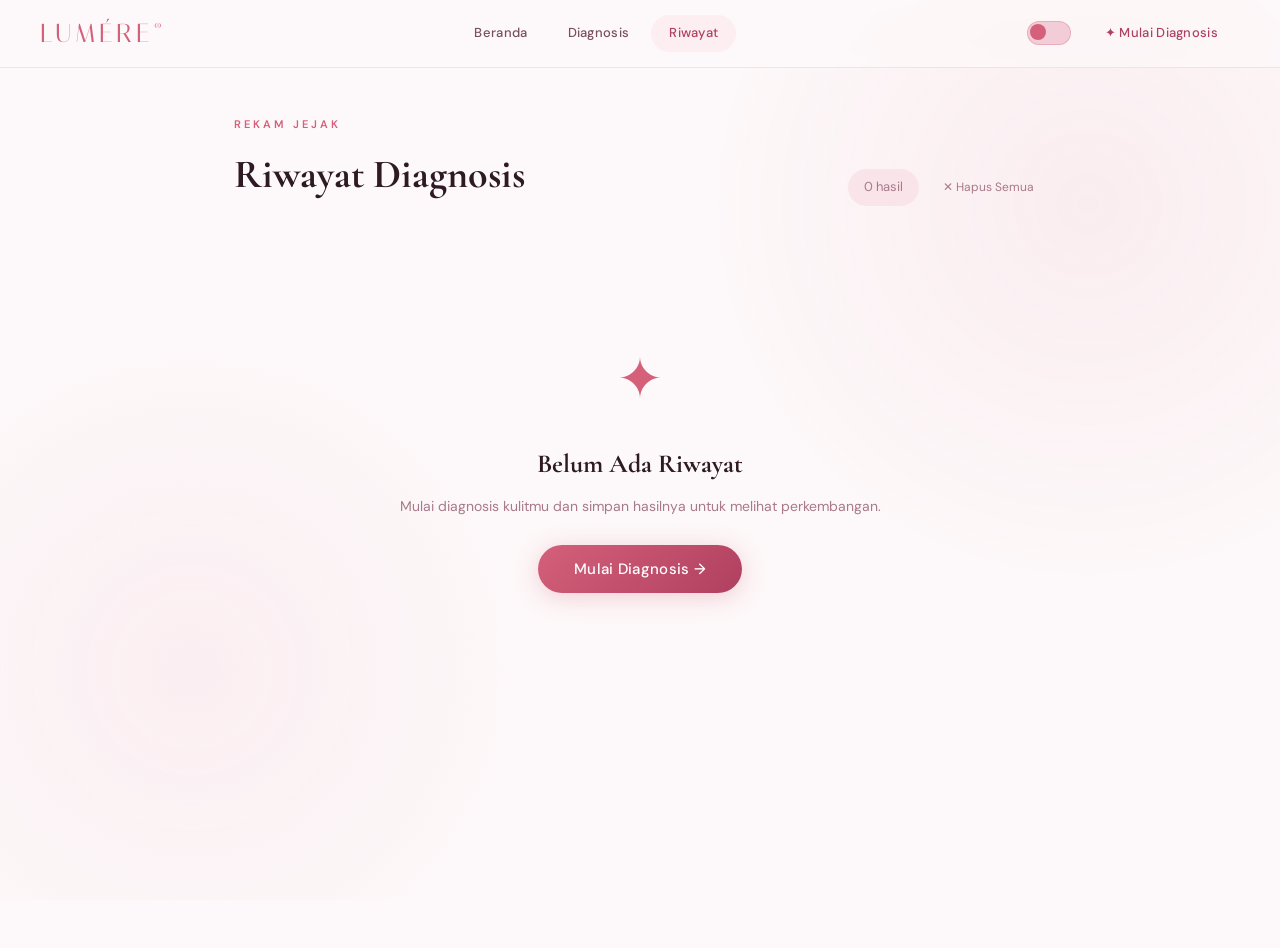
==== history.html @ 39143fa8 "upload" ====
<!DOCTYPE html>
<html lang="id" data-theme="light">
<head>
  <meta charset="UTF-8"/>
  <meta name="viewport" content="width=device-width, initial-scale=1.0"/>
  <title>LUMÉRE — Riwayat Diagnosis</title>
  <link rel="stylesheet" href="style.css"/>
  <style>
    .history-wrap {
      max-width: 860px; margin: 0 auto;
      padding: 48px 24px 100px;
      position: relative; z-index: 1;
    }
    .page-header {
      display: flex; align-items: flex-end; justify-content: space-between;
      margin-bottom: 48px; flex-wrap: wrap; gap: 16px;
    }
    .page-eyebrow {
      font-size: 11px; letter-spacing: 3px;
      text-transform: uppercase; color: var(--rose);
      font-weight: 600; margin-bottom: 8px;
    }
    .page-title {
      font-family: 'Cormorant Garamond', serif;
      font-size: clamp(28px, 5vw, 40px); color: var(--ink);
    }
    .history-count {
      font-size: 13px; color: var(--ink-muted);
      padding: 8px 16px;
      background: var(--blush);
      border-radius: var(--radius-pill);
    }

    .empty-state { text-align: center; padding: 80px 20px; }
    .empty-icon { font-size: 56px; margin-bottom: 20px; }
    .empty-title { font-family: 'Cormorant Garamond', serif; font-size: 26px; color: var(--ink); margin-bottom: 10px; }
    .empty-sub { font-size: 14px; color: var(--ink-muted); margin-bottom: 28px; }

    .history-list { display: flex; flex-direction: column; gap: 20px; }
    .history-card {
      padding: 28px 32px;
      display: grid;
      grid-template-columns: auto 1fr auto;
      align-items: center;
      gap: 20px;
      transition: all var(--transition-fast);
    }
    .history-card:hover { box-shadow: var(--shadow-md); transform: translateY(-2px); }

    .h-icon {
      width: 52px; height: 52px;
      border-radius: var(--radius-md);
      background: var(--rose-pale);
      display: flex; align-items: center; justify-content: center;
      font-size: 22px; flex-shrink: 0; color: var(--rose); font-weight: 700;
    }
    .h-type { font-family: 'Cormorant Garamond', serif; font-size: 20px; color: var(--ink); margin-bottom: 4px; }
    .h-name { font-size: 12px; color: var(--ink-muted); margin-bottom: 2px; }
    .h-date { font-size: 12px; color: var(--ink-muted); }
    .h-meta { display: flex; align-items: center; gap: 8px; flex-wrap: wrap; margin-top: 8px; }
    .h-grade-badge { font-size: 11px; font-weight: 600; padding: 3px 12px; border-radius: var(--radius-pill); border: 1px solid; }

    .h-actions { display: flex; flex-direction: column; gap: 8px; flex-shrink: 0; }
    .btn-sm {
      padding: 8px 18px; font-size: 12px;
      border-radius: var(--radius-pill);
      border: 1px solid var(--parchment);
      background: transparent;
      color: var(--ink-soft);
      cursor: pointer;
      font-family: 'DM Sans', sans-serif;
      transition: all var(--transition-fast);
      white-space: nowrap;
    }
    .btn-sm:hover { border-color: var(--rose); color: var(--rose-deep); background: var(--rose-pale); }
    .btn-sm-danger:hover { border-color: #B04060; color: #B04060; background: #FDEEF2; }

    .score-mini { display: flex; flex-direction: column; gap: 5px; margin-top: 8px; }
    .score-mini-row { display: flex; align-items: center; gap: 8px; }
    .score-mini-label { width: 80px; font-size: 11px; color: var(--ink-muted); white-space: nowrap; overflow: hidden; text-overflow: ellipsis; }
    .score-mini-track { flex: 1; height: 4px; background: var(--blush-deep); border-radius: var(--radius-pill); }
    .score-mini-bar { height: 100%; border-radius: var(--radius-pill); }

    /* Modal */
    .modal-overlay {
      display: none; position: fixed; inset: 0;
      background: rgba(45,26,34,0.6);
      backdrop-filter: blur(8px);
      z-index: 800;
      justify-content: center; padding: 20px;
      overflow-y: auto;
      -webkit-overflow-scrolling: touch;
    }
    .modal-overlay.active { display: flex; animation: fadeIn 0.25s ease; }
    .modal {
      background: var(--white); border-radius: var(--radius-lg);
      padding: 44px 40px; max-width: 600px; width: 100%;
      margin: auto; flex-shrink: 0;
      box-shadow: var(--shadow-lg); animation: fadeUp 0.3s ease;
    }
    .modal h2 { font-family: 'Cormorant Garamond', serif; font-size: 28px; color: var(--ink); margin-bottom: 4px; }
    .modal-meta { font-size: 13px; color: var(--ink-muted); margin-bottom: 28px; }
    .modal-section-title {
      font-size: 11px; letter-spacing: 2px;
      text-transform: uppercase; color: var(--rose);
      font-weight: 600; margin-bottom: 12px; margin-top: 24px;
    }
    .modal-rec { padding: 12px 0; border-bottom: 1px solid var(--parchment); font-size: 14px; color: var(--ink-soft); }
    .modal-rec:last-child { border-bottom: none; }
    .modal-rec strong { color: var(--ink); }

    .clear-btn {
      font-size: 12px; color: var(--ink-muted);
      background: none; border: none;
      cursor: pointer; font-family: inherit;
      padding: 6px 12px; border-radius: var(--radius-sm);
      transition: all var(--transition-fast);
    }
    .clear-btn:hover { color: #B04060; background: #FDEEF2; }

    @media (max-width: 600px) {
      .history-card { grid-template-columns: auto 1fr; }
      .h-actions { flex-direction: row; grid-column: 1/-1; }
      .modal { padding: 28px 20px; }
    }
  </style>
</head>
<body>
<div class="bg-ornament" aria-hidden="true"></div>

<nav class="nav">
  <a class="nav-logo" onclick="navigateTo('index.html')">LUMÉRE<span>®</span></a>
  <div class="nav-center">
    <span class="nav-link" onclick="navigateTo('index.html')">Beranda</span>
    <span class="nav-link" onclick="navigateTo('quiz.html')">Diagnosis</span>
    <span class="nav-link active">Riwayat</span>
  </div>
  <div class="nav-right">
    <button class="theme-toggle" id="themeToggle" aria-label="Toggle dark mode"></button>
    <a class="btn btn-nav" onclick="navigateTo('quiz.html')">✦ Mulai Diagnosis</a>
    <button class="hamburger" id="hamburgerBtn" aria-label="Menu">
      <span class="hamburger-line"></span>
      <span class="hamburger-line"></span>
      <span class="hamburger-line"></span>
    </button>
  </div>
</nav>

<!-- Mobile Menu -->
<div class="mobile-menu" id="mobileMenu">
  <span class="nav-link" onclick="navigateTo('index.html')">Beranda</span>
  <span class="nav-link" onclick="navigateTo('quiz.html')">Diagnosis</span>
  <span class="nav-link active">Riwayat</span>
  <div class="mobile-menu-actions">
    <button class="theme-toggle" id="themeToggleMobile" aria-label="Toggle dark mode"></button>
    <a class="btn btn-nav" onclick="navigateTo('quiz.html')" style="flex:1;text-align:center;">✦ Mulai Diagnosis</a>
  </div>
</div>

<div class="history-wrap">
  <div class="page-header">
    <div>
      <div class="page-eyebrow">Rekam Jejak</div>
      <h1 class="page-title">Riwayat Diagnosis</h1>
    </div>
    <div style="display:flex;align-items:center;gap:12px;">
      <span class="history-count" id="histCount">0 hasil</span>
      <button class="clear-btn" onclick="clearAll()">✕ Hapus Semua</button>
    </div>
  </div>
  <div id="historyArea"></div>
</div>

<div class="modal-overlay" id="detailModal">
  <div class="modal" id="detailContent"></div>
</div>

<div class="lumere-toast" id="lumere-toast"></div>
<script src="shared.js"></script>
<script>
  applyStoredTheme();
  document.getElementById('themeToggle').addEventListener('click', () => {
    setTheme(getTheme() === 'dark' ? 'light' : 'dark');
  });
  const tmMobile = document.getElementById('themeToggleMobile');
  if (tmMobile) tmMobile.addEventListener('click', () => {
    setTheme(getTheme() === 'dark' ? 'light' : 'dark');
  });
  initHamburger();
  initModalClose('detailModal');

  const gradeColors = { 1: '#2D7A4F', 2: '#B87333', 3: '#D4607A', 4: '#8B1A2A' };
  const gradeBg    = { 1: '#EDFAF4', 2: '#FFF3EA', 3: '#FDEEF2', 4: '#FFF0F3' };
  const scoreColors = {
    oily: '#D4607A', dry: '#E8899B',
    combination: '#9B6080', sensitive: '#B04060', normal: '#6B3050'
  };

  function renderHistory() {
    const hist = getHistory();
    const area = document.getElementById('historyArea');
    document.getElementById('histCount').textContent = hist.length + ' hasil';

    if (hist.length === 0) {
      area.innerHTML = `
        <div class="empty-state">
          <div class="empty-icon" style="color:var(--rose);font-weight:700;">✦</div>
          <h2 class="empty-title">Belum Ada Riwayat</h2>
          <p class="empty-sub">Mulai diagnosis kulitmu dan simpan hasilnya untuk melihat perkembangan.</p>
          <button class="btn btn-primary" onclick="navigateTo('quiz.html')">Mulai Diagnosis →</button>
        </div>`;
      return;
    }

    const cards = hist.map((entry, idx) => {
      const gColor = gradeColors[entry.grade] || '#7A4F60';
      const gBg    = gradeBg[entry.grade]    || '#F5EEF1';
      const scores = entry.scores || {};
      const maxPossible = 9;

      const miniBars = Object.entries(scores).map(([k, v]) => {
        const pct = Math.min(100, Math.round((v / maxPossible) * 100));
        return `<div class="score-mini-row">
          <div class="score-mini-label">${SKIN_TYPES[k] ? SKIN_TYPES[k].name.replace('Kulit ','') : k}</div>
          <div class="score-mini-track"><div class="score-mini-bar" style="width:${pct}%;background:${scoreColors[k]||'#D4607A'}"></div></div>
        </div>`;
      }).join('');

      return `
        <div class="card history-card">
          <div class="h-icon">${entry.icon || '✦'}</div>
          <div class="h-info">
            <div class="h-name">${entry.name !== 'Anonim' ? entry.name : 'Pengguna Anonim'}</div>
            <div class="h-type">${entry.skinTypeName}</div>
            <div class="h-date">${entry.date}</div>
            <div class="h-meta">
              <span class="h-grade-badge" style="color:${gColor};border-color:${gColor};background:${gBg}">Grade ${entry.grade} — ${entry.gradeLabel}</span>
            </div>
            <div class="score-mini" style="margin-top:10px;">${miniBars}</div>
          </div>
          <div class="h-actions">
            <button class="btn-sm" onclick="showDetail(${idx})">Detail →</button>
            <button class="btn-sm btn-sm-danger" onclick="deleteEntry(${idx})">Hapus</button>
          </div>
        </div>`;
    }).join('');

    area.innerHTML = `<div class="history-list">${cards}</div>`;
  }

  function showDetail(idx) {
    const hist = getHistory();
    const entry = hist[idx];
    if (!entry) return;
    const st = SKIN_TYPES[entry.skinType] || {};
    const gr = GRADE_INFO[entry.grade] || {};
    const recs = (RECOMMENDATIONS[entry.skinType] && RECOMMENDATIONS[entry.skinType][entry.grade]) || [];
    const gColor = gradeColors[entry.grade] || '#7A4F60';
    const gBg    = gradeBg[entry.grade]    || '#F5EEF1';
    const scores = entry.scores || {};

    const recsHTML = recs.map(r => `
      <div class="modal-rec">
        ${r.icon} <strong>${r.step}:</strong> ${r.name}
        <div style="font-size:12px;color:var(--ink-muted);margin-top:3px;">${r.desc}</div>
      </div>`).join('');

    const scoresHTML = Object.entries(scores).map(([k, v]) => {
      const sName = SKIN_TYPES[k] ? SKIN_TYPES[k].name : k;
      const isW = k === entry.skinType;
      return `<div style="display:flex;align-items:center;gap:10px;padding:8px 0;border-bottom:1px solid var(--parchment);">
        <span style="font-size:16px;">${SKIN_TYPES[k] ? SKIN_TYPES[k].icon : ''}</span>
        <span style="flex:1;font-size:14px;color:${isW ? 'var(--rose-deep)' : 'var(--ink-soft)'};font-weight:${isW ? '600' : '400'}">${sName}</span>
        <span style="font-size:13px;font-weight:600;color:${isW ? 'var(--rose-deep)' : 'var(--ink-muted)'}">${v.toFixed ? v.toFixed(1) : v}</span>
        ${isW ? '<span style="font-size:11px;background:var(--rose-pale);color:var(--rose-deep);padding:2px 10px;border-radius:999px;font-weight:600;">Dominan</span>' : ''}
      </div>`;
    }).join('');

    document.getElementById('detailContent').innerHTML = `
      <div style="display:flex;align-items:center;gap:14px;margin-bottom:20px;">
        <div style="font-size:40px;">${entry.icon}</div>
        <div>
          <h2>${entry.skinTypeName}</h2>
          <div class="modal-meta">${entry.name} · ${entry.date}</div>
        </div>
      </div>
      <span style="display:inline-block;padding:8px 20px;border-radius:999px;font-size:13px;font-weight:600;color:${gColor};background:${gBg};border:1px solid ${gColor};margin-bottom:24px;">
        Grade ${entry.grade} — ${entry.gradeLabel}
      </span>
      <div class="modal-section-title">Distribusi Skor</div>
      <div>${scoresHTML}</div>
      <div class="modal-section-title">Rekomendasi Skincare</div>
      <div>${recsHTML}</div>
      <div style="margin-top:28px;display:flex;gap:10px;flex-wrap:wrap;">
        <button class="btn btn-primary" onclick="closeModal('detailModal')" style="flex:1;min-width:120px;">Tutup</button>
      </div>
    `;
    openModal('detailModal');
  }

  function deleteEntry(idx) {
    const hist = getHistory();
    hist.splice(idx, 1);
    localStorage.setItem('lumere_history', JSON.stringify(hist));
    showToast('Riwayat dihapus.', 'default');
    renderHistory();
  }

  function clearAll() {
    if (!confirm('Hapus semua riwayat diagnosis?')) return;
    localStorage.removeItem('lumere_history');
    showToast('Semua riwayat dihapus.', 'default');
    renderHistory();
  }

  renderHistory();
</script>
</body>
</html>
---- style.css ----
/* ═══════════════════════════════════════════════════
   LUMÉRE — Pink Feminine Design System
   ═══════════════════════════════════════════════════ */

@import url('https://fonts.googleapis.com/css2?family=Cormorant+Garamond:ital,wght@0,400;0,500;0,600;1,400;1,500&family=DM+Sans:wght@300;400;500;600&family=Italiana&display=swap');

/* ─── Design Tokens ─────────────────────────────── */
:root {
  --rose: #D4607A;
  --rose-light: #E8899B;
  --rose-pale: #FDEEF2;
  --rose-deep: #B04060;
  --blush: #F9E4EA;
  --blush-deep: #F2CDD7;
  --petal: #FDF5F7;

  --cream: #FDF8F9;
  --cream-deep: #F7EEF1;
  --parchment: #EFE0E5;

  --ink: #2D1A22;
  --ink-mid: #5C3348;
  --ink-soft: #7A4F60;
  --ink-muted: #A8798A;

  --white: #FFFFFF;
  --glass: rgba(253,248,249,0.88);

  --shadow-sm: 0 2px 8px rgba(212,96,122,0.08);
  --shadow-md: 0 8px 32px rgba(212,96,122,0.13);
  --shadow-lg: 0 20px 60px rgba(212,96,122,0.18);
  --shadow-rose: 0 4px 24px rgba(212,96,122,0.28);

  --radius-sm: 8px;
  --radius-md: 16px;
  --radius-lg: 24px;
  --radius-xl: 40px;
  --radius-pill: 999px;

  --transition-fast: 0.2s cubic-bezier(0.4,0,0.2,1);
  --transition-mid: 0.35s cubic-bezier(0.4,0,0.2,1);
  --transition-slow: 0.6s cubic-bezier(0.4,0,0.2,1);

  --nav-h: 68px;
}

/* ─── Dark Mode Tokens ──────────────────────────── */
[data-theme="dark"] {
  --cream: #1E1018;
  --cream-deep: #2A1620;
  --parchment: #3D2030;

  --ink: #FAF0F3;
  --ink-mid: #F0D0DA;
  --ink-soft: #D4A0B0;
  --ink-muted: #9A6878;

  --white: #2A1620;
  --glass: rgba(30,16,24,0.90);

  --shadow-sm: 0 2px 8px rgba(0,0,0,0.5);
  --shadow-md: 0 8px 32px rgba(0,0,0,0.6);
  --shadow-lg: 0 20px 60px rgba(0,0,0,0.7);
}

/* ─── Base ──────────────────────────────────────── */
*, *::before, *::after { margin: 0; padding: 0; box-sizing: border-box; }
html { scroll-behavior: smooth; font-size: 16px; }
body {
  font-family: 'DM Sans', system-ui, sans-serif;
  background: var(--cream);
  color: var(--ink);
  line-height: 1.6;
  overflow-x: hidden;
  min-height: 100vh;
  transition: background var(--transition-slow), color var(--transition-slow);
}

/* ─── Page Transitions ──────────────────────────── */
body { animation: pageEnter 0.5s cubic-bezier(0.4,0,0.2,1) both; }
@keyframes pageEnter {
  from { opacity: 0; transform: translateY(16px); }
  to   { opacity: 1; transform: translateY(0); }
}
body.page-exit { animation: pageExit 0.35s cubic-bezier(0.4,0,0.2,1) both; }
@keyframes pageExit {
  to { opacity: 0; transform: translateY(-12px); }
}

/* ─── Keyframes ─────────────────────────────────── */
@keyframes fadeUp {
  from { opacity: 0; transform: translateY(24px); }
  to   { opacity: 1; transform: translateY(0); }
}
@keyframes fadeIn {
  from { opacity: 0; } to { opacity: 1; }
}
@keyframes shimmer {
  0%   { background-position: -200% center; }
  100% { background-position: 200% center; }
}
@keyframes pulse-rose {
  0%, 100% { box-shadow: 0 0 0 0 rgba(212,96,122,0.4); }
  50%       { box-shadow: 0 0 0 8px rgba(212,96,122,0); }
}
@keyframes float {
  0%, 100% { transform: translateY(0px); }
  50%       { transform: translateY(-8px); }
}
@keyframes petalFall {
  0%   { transform: translateY(-20px) rotate(0deg); opacity: 0; }
  10%  { opacity: 1; }
  100% { transform: translateY(100vh) rotate(360deg); opacity: 0; }
}
@keyframes spin {
  from { transform: rotate(0deg); }
  to   { transform: rotate(360deg); }
}

/* ─── Background Ornament ───────────────────────── */
.bg-ornament {
  position: fixed; inset: 0; pointer-events: none; z-index: 0; overflow: hidden;
}
.bg-ornament::before {
  content: '';
  position: absolute;
  top: -20%; right: -15%;
  width: 60vmax; height: 60vmax;
  background: radial-gradient(ellipse, rgba(212,96,122,0.07) 0%, transparent 70%);
  border-radius: 50%;
}
.bg-ornament::after {
  content: '';
  position: absolute;
  bottom: -10%; left: -10%;
  width: 50vmax; height: 50vmax;
  background: radial-gradient(ellipse, rgba(249,228,234,0.5) 0%, transparent 70%);
  border-radius: 50%;
}

/* ─── Navigation ────────────────────────────────── */
.nav {
  position: sticky; top: 0; z-index: 200;
  height: var(--nav-h);
  display: flex; align-items: center; justify-content: space-between;
  padding: 0 40px;
  background: var(--glass);
  backdrop-filter: blur(20px) saturate(1.5);
  -webkit-backdrop-filter: blur(20px) saturate(1.5);
  border-bottom: 1px solid rgba(212,96,122,0.15);
}
.nav-logo {
  font-family: 'Italiana', serif;
  font-size: 26px;
  font-weight: 400;
  color: var(--rose);
  text-decoration: none;
  letter-spacing: 4px;
  cursor: pointer;
  transition: opacity var(--transition-fast);
  z-index: 210;
}
.nav-logo:hover { opacity: 0.75; }
.nav-logo span { color: var(--rose-light); font-size: 13px; vertical-align: super; }

.nav-center { display: flex; gap: 4px; }
.nav-link {
  padding: 8px 18px;
  font-size: 13px; font-weight: 500; letter-spacing: 0.3px;
  color: var(--ink-soft);
  text-decoration: none;
  border-radius: var(--radius-pill);
  transition: all var(--transition-fast);
  cursor: pointer; border: none; background: none;
  font-family: inherit;
}
.nav-link:hover { background: var(--blush); color: var(--ink); }
.nav-link.active { background: var(--rose-pale); color: var(--rose-deep); }

.nav-right { display: flex; align-items: center; gap: 12px; }

/* ─── Hamburger Button ──────────────────────────── */
.hamburger {
  display: none;
  flex-direction: column;
  justify-content: center;
  align-items: center;
  gap: 5px;
  width: 40px; height: 40px;
  background: none; border: none;
  cursor: pointer;
  z-index: 210;
  padding: 8px;
  border-radius: var(--radius-sm);
  transition: background var(--transition-fast);
}
.hamburger:hover { background: var(--blush); }
.hamburger-line {
  width: 22px; height: 2px;
  background: var(--rose);
  border-radius: 2px;
  transition: all 0.3s cubic-bezier(0.4,0,0.2,1);
  transform-origin: center;
}
.hamburger.active .hamburger-line:nth-child(1) {
  transform: translateY(7px) rotate(45deg);
}
.hamburger.active .hamburger-line:nth-child(2) {
  opacity: 0; transform: scaleX(0);
}
.hamburger.active .hamburger-line:nth-child(3) {
  transform: translateY(-7px) rotate(-45deg);
}

/* ─── Mobile Menu Panel ─────────────────────────── */
.mobile-menu {
  display: none;
  position: fixed;
  top: var(--nav-h);
  left: 0; right: 0;
  background: var(--glass);
  backdrop-filter: blur(20px) saturate(1.5);
  -webkit-backdrop-filter: blur(20px) saturate(1.5);
  border-bottom: 1px solid rgba(212,96,122,0.15);
  padding: 16px 20px 24px;
  flex-direction: column;
  gap: 6px;
  z-index: 199;
  box-shadow: var(--shadow-md);
  transform: translateY(-100%);
  opacity: 0;
  transition: transform 0.35s cubic-bezier(0.4,0,0.2,1), opacity 0.35s ease;
}
.mobile-menu.open {
  transform: translateY(0);
  opacity: 1;
}
.mobile-menu .nav-link {
  display: block;
  padding: 14px 20px;
  font-size: 15px;
  border-radius: var(--radius-md);
  text-align: left;
}
.mobile-menu .nav-link:hover {
  background: var(--blush);
}
.mobile-menu .nav-link.active {
  background: var(--rose-pale);
  color: var(--rose-deep);
}
.mobile-menu .mobile-menu-actions {
  display: flex; align-items: center; gap: 12px;
  padding: 12px 20px 0;
  border-top: 1px solid var(--parchment);
  margin-top: 6px;
}

/* Theme toggle */
.theme-toggle {
  width: 44px; height: 24px;
  background: var(--blush-deep);
  border-radius: var(--radius-pill);
  border: 1.5px solid rgba(212,96,122,0.3);
  cursor: pointer;
  position: relative;
  transition: background var(--transition-mid);
  flex-shrink: 0;
}
.theme-toggle::after {
  content: '';
  position: absolute;
  top: 2px; left: 2px;
  width: 16px; height: 16px;
  background: var(--rose);
  border-radius: 50%;
  transition: transform var(--transition-mid);
}
[data-theme="dark"] .theme-toggle::after { transform: translateX(20px); background: var(--rose-light); }

.btn-nav {
  padding: 9px 22px;
  font-family: 'DM Sans', sans-serif;
  font-size: 13px; font-weight: 500;
  color: var(--rose-deep);
  background: transparent;
  border: 1.5px solid rgba(212,96,122,0.4);
  border-radius: var(--radius-pill);
  cursor: pointer;
  text-decoration: none;
  transition: all var(--transition-fast);
  letter-spacing: 0.3px;
  display: inline-flex; align-items: center; gap: 6px;
}
.btn-nav:hover {
  background: var(--rose-pale);
  border-color: var(--rose);
  color: var(--rose-deep);
}

/* ─── Buttons ───────────────────────────────────── */
.btn {
  display: inline-flex; align-items: center; justify-content: center; gap: 8px;
  font-family: 'DM Sans', sans-serif;
  font-weight: 500;
  cursor: pointer;
  border: none;
  border-radius: var(--radius-pill);
  transition: all var(--transition-fast);
  text-decoration: none;
  letter-spacing: 0.3px;
  white-space: nowrap;
}
.btn-primary {
  padding: 14px 36px;
  font-size: 15px;
  background: linear-gradient(135deg, var(--rose) 0%, var(--rose-deep) 100%);
  color: var(--white);
  box-shadow: var(--shadow-rose);
}
.btn-primary:hover {
  transform: translateY(-2px);
  box-shadow: 0 8px 32px rgba(212,96,122,0.45);
  filter: brightness(1.06);
}
.btn-primary:active { transform: translateY(0); }

.btn-secondary {
  padding: 13px 32px;
  font-size: 14px;
  background: transparent;
  color: var(--ink-soft);
  border: 1.5px solid var(--parchment);
}
.btn-secondary:hover {
  background: var(--blush);
  border-color: var(--rose);
  color: var(--ink);
  transform: translateY(-1px);
}
.btn-secondary:disabled { opacity: 0.4; cursor: not-allowed; transform: none !important; }

.btn-ghost {
  padding: 10px 20px; font-size: 13px;
  background: transparent;
  color: var(--ink-muted);
  border: 1px solid transparent;
}
.btn-ghost:hover { color: var(--rose); background: var(--rose-pale); }

/* ─── Cards ─────────────────────────────────────── */
.card {
  background: var(--white);
  border: 1px solid var(--parchment);
  border-radius: var(--radius-lg);
  box-shadow: var(--shadow-sm);
  transition: box-shadow var(--transition-fast), transform var(--transition-fast);
}
.card:hover { box-shadow: var(--shadow-md); }

/* ─── Layout ─────────────────────────────────────── */
.container { max-width: 1100px; margin: 0 auto; padding: 0 24px; }
.section { padding: 80px 0; position: relative; z-index: 1; }

/* ─── Divider ────────────────────────────────────── */
.divider {
  display: flex; align-items: center; gap: 16px;
  margin: 40px 0;
  color: var(--rose);
}
.divider::before, .divider::after {
  content: '';
  flex: 1;
  height: 1px;
  background: linear-gradient(90deg, transparent, rgba(212,96,122,0.3), transparent);
}
.divider-text { font-size: 18px; }

/* ─── Progress Bar ───────────────────────────────── */
.progress-track {
  height: 6px;
  background: var(--blush-deep);
  border-radius: var(--radius-pill);
  overflow: hidden;
}
.progress-fill {
  height: 100%;
  background: linear-gradient(90deg, var(--rose-light), var(--rose));
  border-radius: var(--radius-pill);
  transition: width 0.5s cubic-bezier(0.4,0,0.2,1);
  position: relative;
}
.progress-fill::after {
  content: '';
  position: absolute; inset: 0;
  background: linear-gradient(90deg, transparent, rgba(255,255,255,0.4), transparent);
  background-size: 200% 100%;
  animation: shimmer 2s infinite;
}

/* ─── Badge ──────────────────────────────────────── */
.badge {
  display: inline-flex; align-items: center; gap: 6px;
  padding: 4px 14px;
  border-radius: var(--radius-pill);
  font-size: 11px; font-weight: 600;
  letter-spacing: 1px; text-transform: uppercase;
}
.badge-rose {
  background: var(--rose-pale);
  color: var(--rose-deep);
  border: 1px solid rgba(212,96,122,0.25);
}

/* ─── Toast ──────────────────────────────────────── */
.lumere-toast {
  position: fixed; bottom: 32px; left: 50%;
  transform: translateX(-50%) translateY(80px);
  background: var(--ink);
  color: var(--cream);
  padding: 14px 28px;
  border-radius: var(--radius-pill);
  font-size: 14px; font-weight: 500;
  z-index: 9999;
  opacity: 0;
  transition: all 0.4s cubic-bezier(0.4,0,0.2,1);
  pointer-events: none;
  box-shadow: var(--shadow-lg);
  white-space: nowrap;
}
.lumere-toast.show {
  opacity: 1;
  transform: translateX(-50%) translateY(0);
}
.lumere-toast--success { background: #1A4731; }
.lumere-toast--error   { background: #6B1A2A; }

/* ─── Dot animation ──────────────────────────────── */
.dot-anim {
  width: 8px; height: 8px;
  background: var(--rose);
  border-radius: 50%;
  animation: pulse-rose 2s infinite;
}

/* ─── Body scroll lock for modals ────────────────── */
body.modal-open {
  overflow: hidden;
  position: fixed;
  width: 100%;
  top: var(--scroll-y, 0);
}

/* ─── Utility ────────────────────────────────────── */
.sr-only { position: absolute; width: 1px; height: 1px; overflow: hidden; clip: rect(0,0,0,0); }
.text-rose { color: var(--rose); }
.text-muted { color: var(--ink-muted); }
.font-serif { font-family: 'Cormorant Garamond', serif; }
.italic { font-style: italic; }
.anim-float { animation: float 4s ease-in-out infinite; }

/* ─── Responsive ─────────────────────────────────── */
@media (max-width: 768px) {
  .nav { padding: 0 16px; }
  .nav-center { display: none; }
  .nav-right .btn-nav { display: none; }
  .hamburger { display: flex; }
  .mobile-menu { display: flex; }
  .section { padding: 48px 0; }
}
@media (max-width: 480px) {
  .nav-logo { font-size: 22px; }
  .btn-primary { padding: 13px 28px; font-size: 14px; }
}
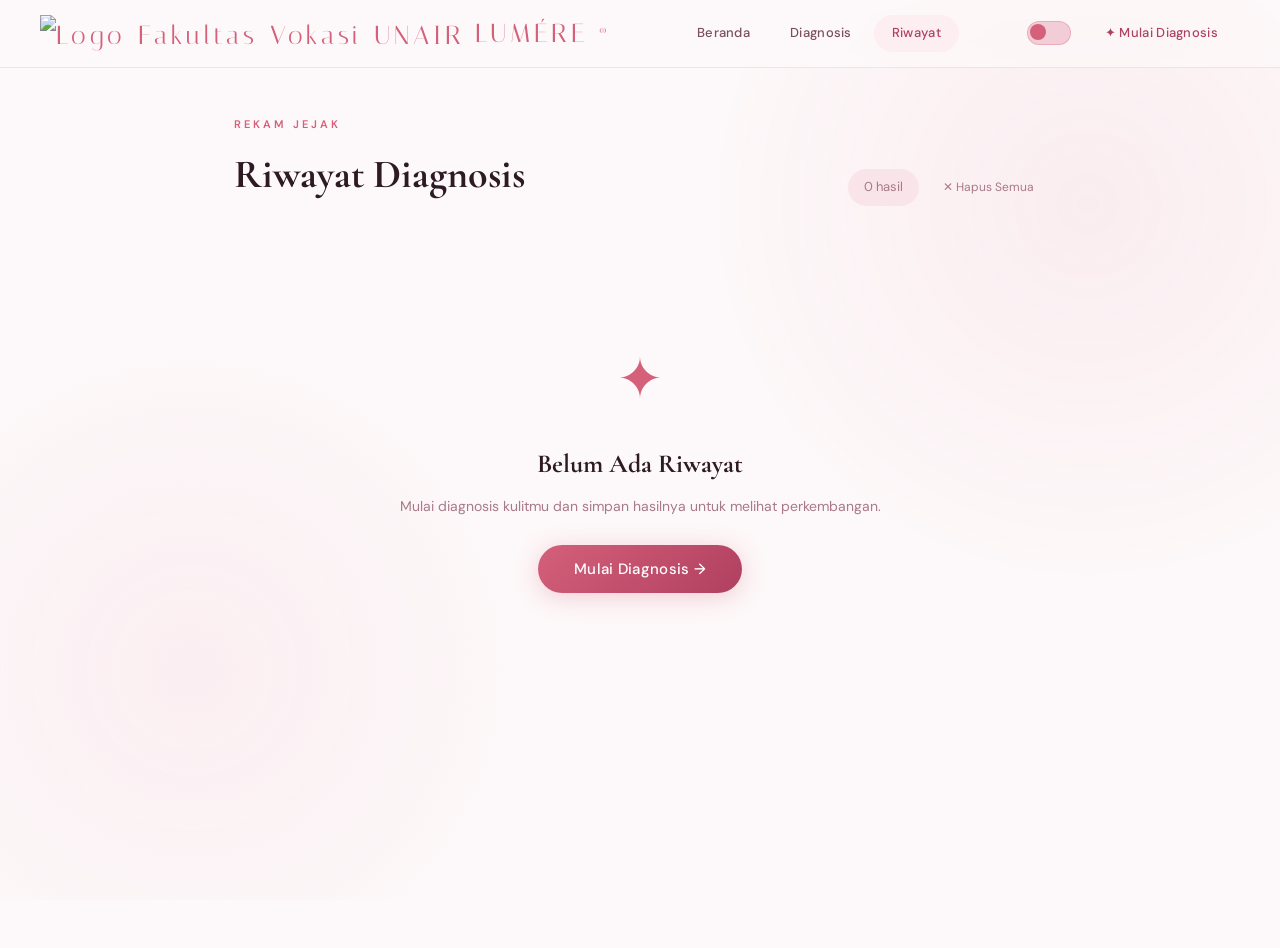
==== commit 1b2f62f4: "update logo vokasi" ====
--- a/history.html
+++ b/history.html
@@ -87,15 +87,13 @@
       background: rgba(45,26,34,0.6);
       backdrop-filter: blur(8px);
       z-index: 800;
-      justify-content: center; padding: 20px;
-      overflow-y: auto;
-      -webkit-overflow-scrolling: touch;
+      align-items: center; justify-content: center; padding: 20px;
     }
     .modal-overlay.active { display: flex; animation: fadeIn 0.25s ease; }
     .modal {
       background: var(--white); border-radius: var(--radius-lg);
       padding: 44px 40px; max-width: 600px; width: 100%;
-      margin: auto; flex-shrink: 0;
+      max-height: 85vh; overflow-y: auto;
       box-shadow: var(--shadow-lg); animation: fadeUp 0.3s ease;
     }
     .modal h2 { font-family: 'Cormorant Garamond', serif; font-size: 28px; color: var(--ink); margin-bottom: 4px; }
@@ -129,7 +127,7 @@
 <div class="bg-ornament" aria-hidden="true"></div>
 
 <nav class="nav">
-  <a class="nav-logo" onclick="navigateTo('index.html')">LUMÉRE<span>®</span></a>
+  <a class="nav-logo" onclick="navigateTo('index.html')"><img src="https://vokasi.unair.ac.id/wp-content/uploads/2024/09/Logo-Branding-UNAIR-biruvoks.png" alt="Logo Fakultas Vokasi UNAIR" class="nav-unair-logo"/>LUMÉRE<span>®</span></a>
   <div class="nav-center">
     <span class="nav-link" onclick="navigateTo('index.html')">Beranda</span>
     <span class="nav-link" onclick="navigateTo('quiz.html')">Diagnosis</span>
@@ -138,12 +136,12 @@
   <div class="nav-right">
     <button class="theme-toggle" id="themeToggle" aria-label="Toggle dark mode"></button>
     <a class="btn btn-nav" onclick="navigateTo('quiz.html')">✦ Mulai Diagnosis</a>
-    <button class="hamburger" id="hamburgerBtn" aria-label="Menu">
-      <span class="hamburger-line"></span>
-      <span class="hamburger-line"></span>
-      <span class="hamburger-line"></span>
-    </button>
   </div>
+  <button class="hamburger" id="hamburgerBtn" aria-label="Menu">
+    <span></span>
+    <span></span>
+    <span></span>
+  </button>
 </nav>
 
 <!-- Mobile Menu -->
@@ -153,7 +151,7 @@
   <span class="nav-link active">Riwayat</span>
   <div class="mobile-menu-actions">
     <button class="theme-toggle" id="themeToggleMobile" aria-label="Toggle dark mode"></button>
-    <a class="btn btn-nav" onclick="navigateTo('quiz.html')" style="flex:1;text-align:center;">✦ Mulai Diagnosis</a>
+    <a class="btn btn-nav" onclick="navigateTo('quiz.html')">✦ Mulai Diagnosis</a>
   </div>
 </div>
 
@@ -182,12 +180,9 @@
   document.getElementById('themeToggle').addEventListener('click', () => {
     setTheme(getTheme() === 'dark' ? 'light' : 'dark');
   });
-  const tmMobile = document.getElementById('themeToggleMobile');
-  if (tmMobile) tmMobile.addEventListener('click', () => {
-    setTheme(getTheme() === 'dark' ? 'light' : 'dark');
+  document.getElementById('detailModal').addEventListener('click', function(e) {
+    if (e.target === this) this.classList.remove('active');
   });
-  initHamburger();
-  initModalClose('detailModal');
 
   const gradeColors = { 1: '#2D7A4F', 2: '#B87333', 3: '#D4607A', 4: '#8B1A2A' };
   const gradeBg    = { 1: '#EDFAF4', 2: '#FFF3EA', 3: '#FDEEF2', 4: '#FFF0F3' };
@@ -292,10 +287,10 @@
       <div class="modal-section-title">Rekomendasi Skincare</div>
       <div>${recsHTML}</div>
       <div style="margin-top:28px;display:flex;gap:10px;flex-wrap:wrap;">
-        <button class="btn btn-primary" onclick="closeModal('detailModal')" style="flex:1;min-width:120px;">Tutup</button>
+        <button class="btn btn-primary" onclick="document.getElementById('detailModal').classList.remove('active')" style="flex:1;min-width:120px;">Tutup</button>
       </div>
     `;
-    openModal('detailModal');
+    document.getElementById('detailModal').classList.add('active');
   }
 
   function deleteEntry(idx) {
--- a/style.css
+++ b/style.css
@@ -158,7 +158,12 @@
   letter-spacing: 4px;
   cursor: pointer;
   transition: opacity var(--transition-fast);
-  z-index: 210;
+  display: inline-flex; align-items: center; gap: 10px;
+}
+.nav-unair-logo {
+  height: 38px; width: auto;
+  object-fit: contain;
+  flex-shrink: 0;
 }
 .nav-logo:hover { opacity: 0.75; }
 .nav-logo span { color: var(--rose-light); font-size: 13px; vertical-align: super; }
@@ -178,83 +183,6 @@
 .nav-link.active { background: var(--rose-pale); color: var(--rose-deep); }
 
 .nav-right { display: flex; align-items: center; gap: 12px; }
-
-/* ─── Hamburger Button ──────────────────────────── */
-.hamburger {
-  display: none;
-  flex-direction: column;
-  justify-content: center;
-  align-items: center;
-  gap: 5px;
-  width: 40px; height: 40px;
-  background: none; border: none;
-  cursor: pointer;
-  z-index: 210;
-  padding: 8px;
-  border-radius: var(--radius-sm);
-  transition: background var(--transition-fast);
-}
-.hamburger:hover { background: var(--blush); }
-.hamburger-line {
-  width: 22px; height: 2px;
-  background: var(--rose);
-  border-radius: 2px;
-  transition: all 0.3s cubic-bezier(0.4,0,0.2,1);
-  transform-origin: center;
-}
-.hamburger.active .hamburger-line:nth-child(1) {
-  transform: translateY(7px) rotate(45deg);
-}
-.hamburger.active .hamburger-line:nth-child(2) {
-  opacity: 0; transform: scaleX(0);
-}
-.hamburger.active .hamburger-line:nth-child(3) {
-  transform: translateY(-7px) rotate(-45deg);
-}
-
-/* ─── Mobile Menu Panel ─────────────────────────── */
-.mobile-menu {
-  display: none;
-  position: fixed;
-  top: var(--nav-h);
-  left: 0; right: 0;
-  background: var(--glass);
-  backdrop-filter: blur(20px) saturate(1.5);
-  -webkit-backdrop-filter: blur(20px) saturate(1.5);
-  border-bottom: 1px solid rgba(212,96,122,0.15);
-  padding: 16px 20px 24px;
-  flex-direction: column;
-  gap: 6px;
-  z-index: 199;
-  box-shadow: var(--shadow-md);
-  transform: translateY(-100%);
-  opacity: 0;
-  transition: transform 0.35s cubic-bezier(0.4,0,0.2,1), opacity 0.35s ease;
-}
-.mobile-menu.open {
-  transform: translateY(0);
-  opacity: 1;
-}
-.mobile-menu .nav-link {
-  display: block;
-  padding: 14px 20px;
-  font-size: 15px;
-  border-radius: var(--radius-md);
-  text-align: left;
-}
-.mobile-menu .nav-link:hover {
-  background: var(--blush);
-}
-.mobile-menu .nav-link.active {
-  background: var(--rose-pale);
-  color: var(--rose-deep);
-}
-.mobile-menu .mobile-menu-actions {
-  display: flex; align-items: center; gap: 12px;
-  padding: 12px 20px 0;
-  border-top: 1px solid var(--parchment);
-  margin-top: 6px;
-}
 
 /* Theme toggle */
 .theme-toggle {
@@ -443,14 +371,6 @@
   animation: pulse-rose 2s infinite;
 }
 
-/* ─── Body scroll lock for modals ────────────────── */
-body.modal-open {
-  overflow: hidden;
-  position: fixed;
-  width: 100%;
-  top: var(--scroll-y, 0);
-}
-
 /* ─── Utility ────────────────────────────────────── */
 .sr-only { position: absolute; width: 1px; height: 1px; overflow: hidden; clip: rect(0,0,0,0); }
 .text-rose { color: var(--rose); }
@@ -459,11 +379,74 @@
 .italic { font-style: italic; }
 .anim-float { animation: float 4s ease-in-out infinite; }
 
+/* ─── Hamburger Button ──────────────────────────── */
+.hamburger {
+  display: none;
+  flex-direction: column;
+  justify-content: space-between;
+  width: 24px; height: 16px;
+  background: transparent; border: none; cursor: pointer;
+  padding: 0; z-index: 210;
+  position: relative;
+}
+.hamburger span {
+  display: block; width: 100%; height: 2px;
+  background: var(--ink); border-radius: 2px;
+  transition: transform var(--transition-fast), opacity var(--transition-fast);
+}
+.hamburger.active span:nth-child(1) { transform: translateY(7px) rotate(45deg); }
+.hamburger.active span:nth-child(2) { opacity: 0; }
+.hamburger.active span:nth-child(3) { transform: translateY(-7px) rotate(-45deg); }
+
+/* ─── Mobile Menu ───────────────────────────────── */
+.mobile-menu {
+  display: none;
+  position: fixed; top: var(--nav-h); left: 0; width: 100%;
+  background: var(--glass);
+  backdrop-filter: blur(20px) saturate(1.5);
+  -webkit-backdrop-filter: blur(20px) saturate(1.5);
+  border-bottom: 1px solid rgba(212,96,122,0.15);
+  flex-direction: column;
+  padding: 16px 0 24px;
+  z-index: 190;
+  transform: translateY(-100%);
+  opacity: 0;
+  transition: transform var(--transition-mid), opacity var(--transition-mid);
+  pointer-events: none;
+}
+.mobile-menu.open {
+  transform: translateY(0); opacity: 1;
+  pointer-events: auto;
+}
+.mobile-menu .nav-link {
+  display: block;
+  padding: 12px 24px; border-radius: 0; width: 100%; text-align: left;
+  font-size: 15px; font-weight: 500;
+  color: var(--ink-soft);
+  text-decoration: none;
+  border: none; background: none; font-family: inherit;
+  cursor: pointer;
+}
+.mobile-menu .nav-link:hover {
+  background: var(--rose-pale); color: var(--rose-deep);
+}
+.mobile-menu .nav-link.active {
+  background: var(--rose-pale); color: var(--rose-deep);
+  font-weight: 600;
+}
+.mobile-menu .mobile-menu-actions {
+  display: flex; align-items: center; justify-content: space-between;
+  padding: 16px 24px 0;
+  border-top: 1px solid var(--parchment);
+  margin-top: 12px;
+}
+
 /* ─── Responsive ─────────────────────────────────── */
 @media (max-width: 768px) {
-  .nav { padding: 0 16px; }
+  .nav { padding: 0 20px; }
   .nav-center { display: none; }
-  .nav-right .btn-nav { display: none; }
+  .nav-right .btn-nav,
+  .nav-right .theme-toggle { display: none; }
   .hamburger { display: flex; }
   .mobile-menu { display: flex; }
   .section { padding: 48px 0; }
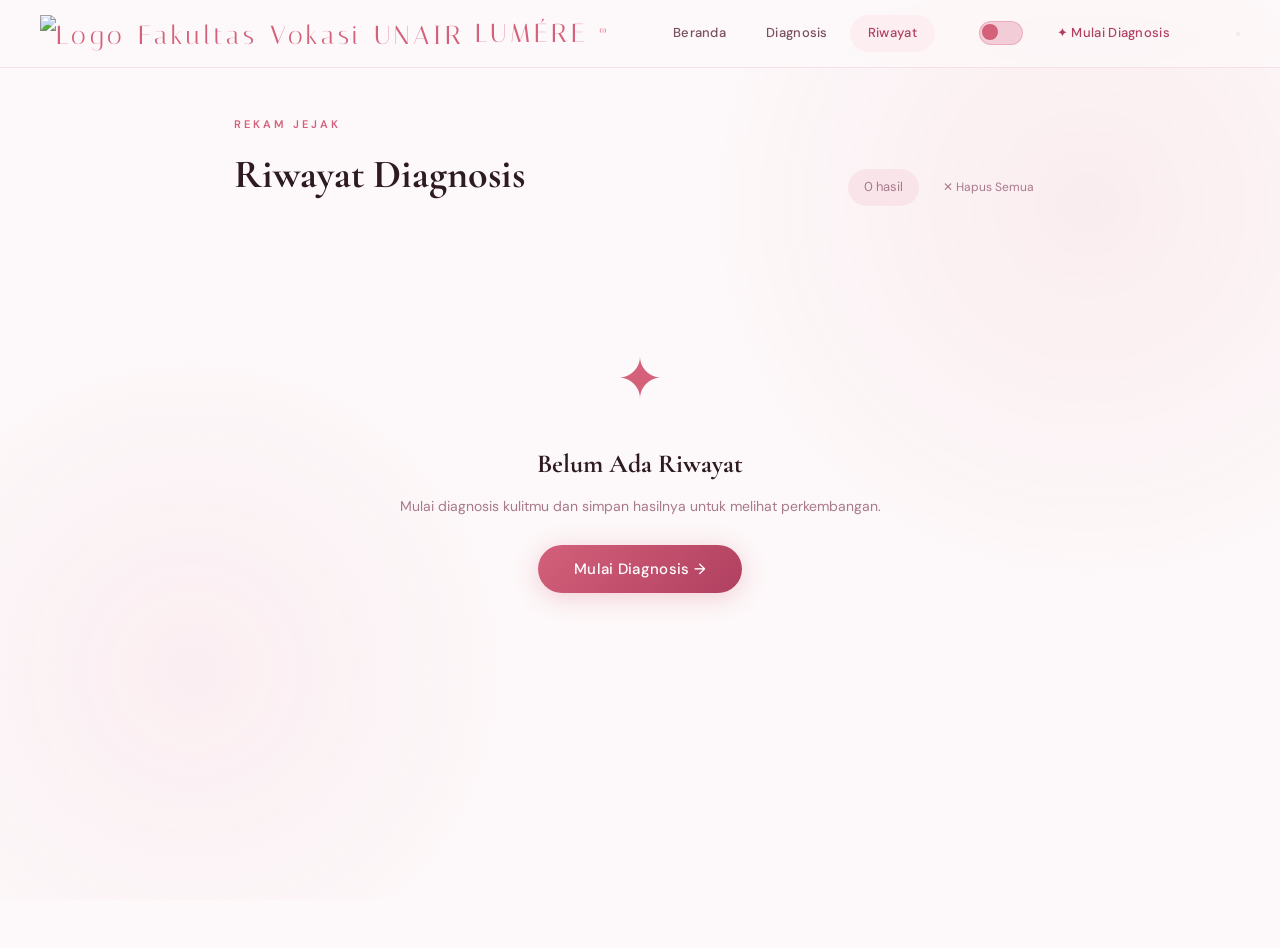
==== commit 50886379: "feat: tambah logo vokasi unair dan hapus penjelasan forward chaining di halaman hasil" ====
--- a/style.css
+++ b/style.css
@@ -379,77 +379,126 @@
 .italic { font-style: italic; }
 .anim-float { animation: float 4s ease-in-out infinite; }
 
-/* ─── Hamburger Button ──────────────────────────── */
-.hamburger {
+/* ─── Mobile Menu ───────────────────────────────── */
+.burger-btn {
   display: none;
+  background: none;
+  border: none;
+  cursor: pointer;
+  padding: 8px;
+  color: var(--ink);
+  z-index: 300;
+  transition: color var(--transition-fast);
+}
+.burger-btn svg {
+  width: 24px;
+  height: 24px;
+  stroke: currentColor;
+}
+.burger-btn:hover { color: var(--rose); }
+
+.mobile-menu {
+  position: fixed;
+  top: 0;
+  left: 0;
+  width: 100%;
+  height: 100vh;
+  background: var(--cream);
+  z-index: 1000;
+  display: flex;
   flex-direction: column;
+  opacity: 0;
+  pointer-events: none;
+  transition: opacity var(--transition-mid);
+}
+.mobile-menu.open {
+  opacity: 1;
+  pointer-events: auto;
+}
+.mobile-menu-header {
+  height: var(--nav-h);
+  display: flex;
+  align-items: center;
   justify-content: space-between;
-  width: 24px; height: 16px;
-  background: transparent; border: none; cursor: pointer;
-  padding: 0; z-index: 210;
-  position: relative;
-}
-.hamburger span {
-  display: block; width: 100%; height: 2px;
-  background: var(--ink); border-radius: 2px;
-  transition: transform var(--transition-fast), opacity var(--transition-fast);
-}
-.hamburger.active span:nth-child(1) { transform: translateY(7px) rotate(45deg); }
-.hamburger.active span:nth-child(2) { opacity: 0; }
-.hamburger.active span:nth-child(3) { transform: translateY(-7px) rotate(-45deg); }
-
-/* ─── Mobile Menu ───────────────────────────────── */
-.mobile-menu {
-  display: none;
-  position: fixed; top: var(--nav-h); left: 0; width: 100%;
-  background: var(--glass);
-  backdrop-filter: blur(20px) saturate(1.5);
-  -webkit-backdrop-filter: blur(20px) saturate(1.5);
-  border-bottom: 1px solid rgba(212,96,122,0.15);
+  padding: 0 20px;
+  border-bottom: 1px solid var(--parchment);
+}
+.mobile-close-btn {
+  background: none;
+  border: none;
+  padding: 8px;
+  cursor: pointer;
+  color: var(--ink);
+  display: flex;
+  align-items: center;
+  justify-content: center;
+}
+.mobile-close-btn svg {
+  width: 26px;
+  height: 26px;
+  stroke: currentColor;
+}
+.mobile-menu-content {
+  display: flex;
   flex-direction: column;
-  padding: 16px 0 24px;
-  z-index: 190;
-  transform: translateY(-100%);
-  opacity: 0;
-  transition: transform var(--transition-mid), opacity var(--transition-mid);
-  pointer-events: none;
-}
-.mobile-menu.open {
-  transform: translateY(0); opacity: 1;
-  pointer-events: auto;
-}
-.mobile-menu .nav-link {
-  display: block;
-  padding: 12px 24px; border-radius: 0; width: 100%; text-align: left;
-  font-size: 15px; font-weight: 500;
+  padding-top: 12px;
+}
+.mobile-link {
+  font-family: 'DM Sans', sans-serif;
+  font-size: 16px;
+  font-weight: 500;
   color: var(--ink-soft);
   text-decoration: none;
-  border: none; background: none; font-family: inherit;
-  cursor: pointer;
-}
-.mobile-menu .nav-link:hover {
-  background: var(--rose-pale); color: var(--rose-deep);
-}
-.mobile-menu .nav-link.active {
-  background: var(--rose-pale); color: var(--rose-deep);
+  padding: 18px 24px;
+  display: block;
+  width: 100%;
+  text-align: left;
+  border: none;
+  background: none;
+  cursor: pointer;
+  transition: background var(--transition-fast), color var(--transition-fast);
+}
+.mobile-link.active {
+  background: var(--rose-pale);
+  color: var(--rose-deep);
+}
+.mobile-menu-label {
+  font-family: 'DM Sans', sans-serif;
+  font-size: 10px;
+  letter-spacing: 3px;
+  text-transform: uppercase;
+  color: var(--rose-light);
+  padding: 16px 24px 8px;
   font-weight: 600;
 }
-.mobile-menu .mobile-menu-actions {
-  display: flex; align-items: center; justify-content: space-between;
-  padding: 16px 24px 0;
-  border-top: 1px solid var(--parchment);
-  margin-top: 12px;
+.mobile-menu-divider {
+  height: 1px;
+  background: var(--parchment);
+  width: 100%;
+  margin-top: 16px;
+}
+.mobile-menu-footer {
+  padding: 24px;
+  display: flex;
+  align-items: center;
+  justify-content: space-between;
+}
+.mobile-menu-cta {
+  font-family: 'DM Sans', sans-serif;
+  font-size: 14px;
+  font-weight: 500;
+  color: var(--rose-deep);
+  text-decoration: none;
+  cursor: pointer;
 }
 
 /* ─── Responsive ─────────────────────────────────── */
 @media (max-width: 768px) {
   .nav { padding: 0 20px; }
   .nav-center { display: none; }
-  .nav-right .btn-nav,
-  .nav-right .theme-toggle { display: none; }
-  .hamburger { display: flex; }
-  .mobile-menu { display: flex; }
   .section { padding: 48px 0; }
+  .burger-btn { display: flex; align-items: center; justify-content: center; }
+  .btn-nav { display: none; } /* Hide the 'Mulai Sekarang' button on mobile nav to save space */
 }
 @media (max-width: 480px) {
   .nav-logo { font-size: 22px; }
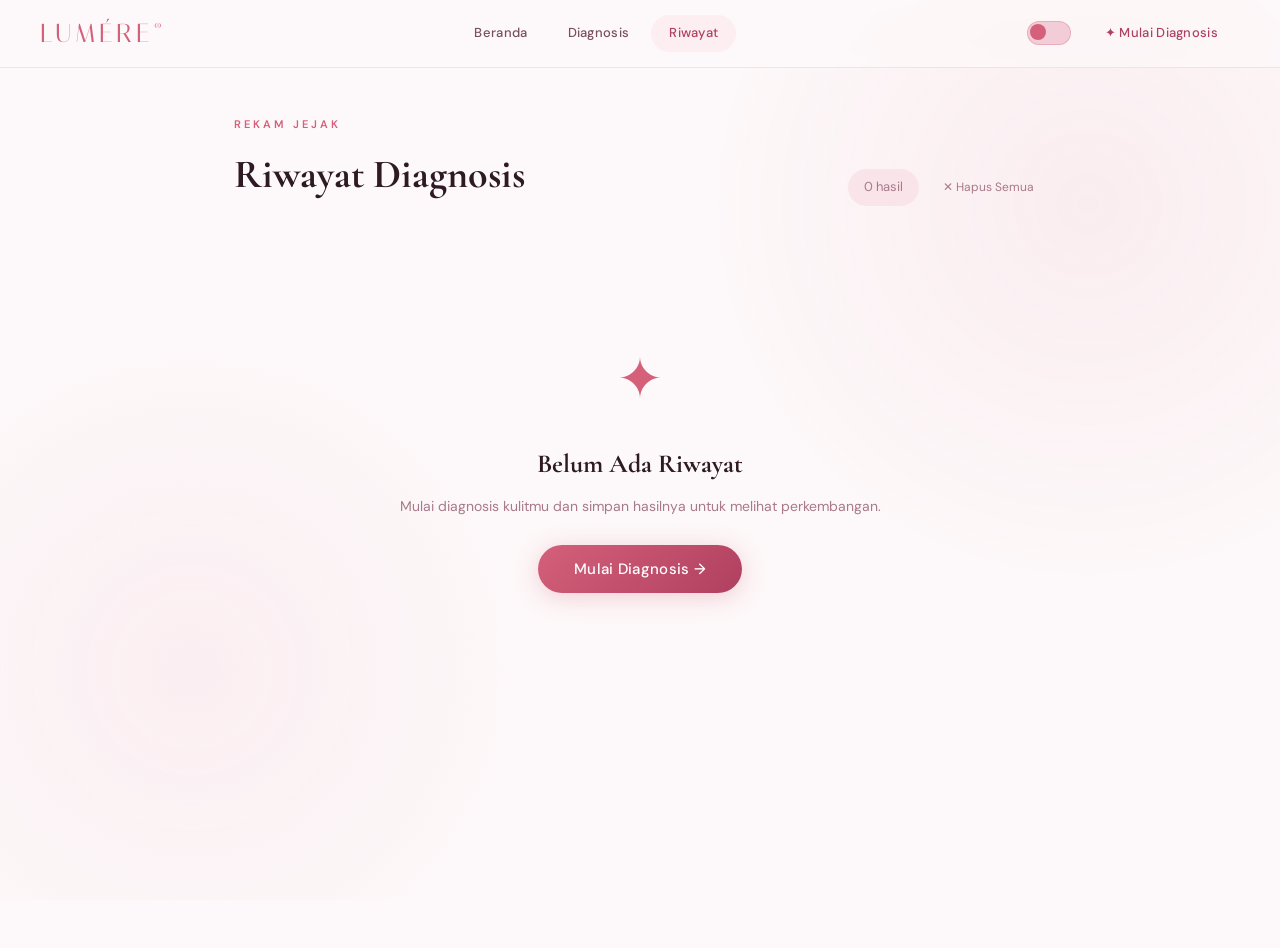
==== commit 96296c3d: "update akhir blm logo" ====
--- a/history.html
+++ b/history.html
@@ -127,7 +127,7 @@
 <div class="bg-ornament" aria-hidden="true"></div>
 
 <nav class="nav">
-  <a class="nav-logo" onclick="navigateTo('index.html')"><img src="https://vokasi.unair.ac.id/wp-content/uploads/2024/09/Logo-Branding-UNAIR-biruvoks.png" alt="Logo Fakultas Vokasi UNAIR" class="nav-unair-logo"/>LUMÉRE<span>®</span></a>
+  <a class="nav-logo" onclick="navigateTo('index.html')">LUMÉRE<span>®</span></a>
   <div class="nav-center">
     <span class="nav-link" onclick="navigateTo('index.html')">Beranda</span>
     <span class="nav-link" onclick="navigateTo('quiz.html')">Diagnosis</span>
@@ -137,23 +137,7 @@
     <button class="theme-toggle" id="themeToggle" aria-label="Toggle dark mode"></button>
     <a class="btn btn-nav" onclick="navigateTo('quiz.html')">✦ Mulai Diagnosis</a>
   </div>
-  <button class="hamburger" id="hamburgerBtn" aria-label="Menu">
-    <span></span>
-    <span></span>
-    <span></span>
-  </button>
 </nav>
-
-<!-- Mobile Menu -->
-<div class="mobile-menu" id="mobileMenu">
-  <span class="nav-link" onclick="navigateTo('index.html')">Beranda</span>
-  <span class="nav-link" onclick="navigateTo('quiz.html')">Diagnosis</span>
-  <span class="nav-link active">Riwayat</span>
-  <div class="mobile-menu-actions">
-    <button class="theme-toggle" id="themeToggleMobile" aria-label="Toggle dark mode"></button>
-    <a class="btn btn-nav" onclick="navigateTo('quiz.html')">✦ Mulai Diagnosis</a>
-  </div>
-</div>
 
 <div class="history-wrap">
   <div class="page-header">
--- a/style.css
+++ b/style.css
@@ -158,12 +158,6 @@
   letter-spacing: 4px;
   cursor: pointer;
   transition: opacity var(--transition-fast);
-  display: inline-flex; align-items: center; gap: 10px;
-}
-.nav-unair-logo {
-  height: 38px; width: auto;
-  object-fit: contain;
-  flex-shrink: 0;
 }
 .nav-logo:hover { opacity: 0.75; }
 .nav-logo span { color: var(--rose-light); font-size: 13px; vertical-align: super; }
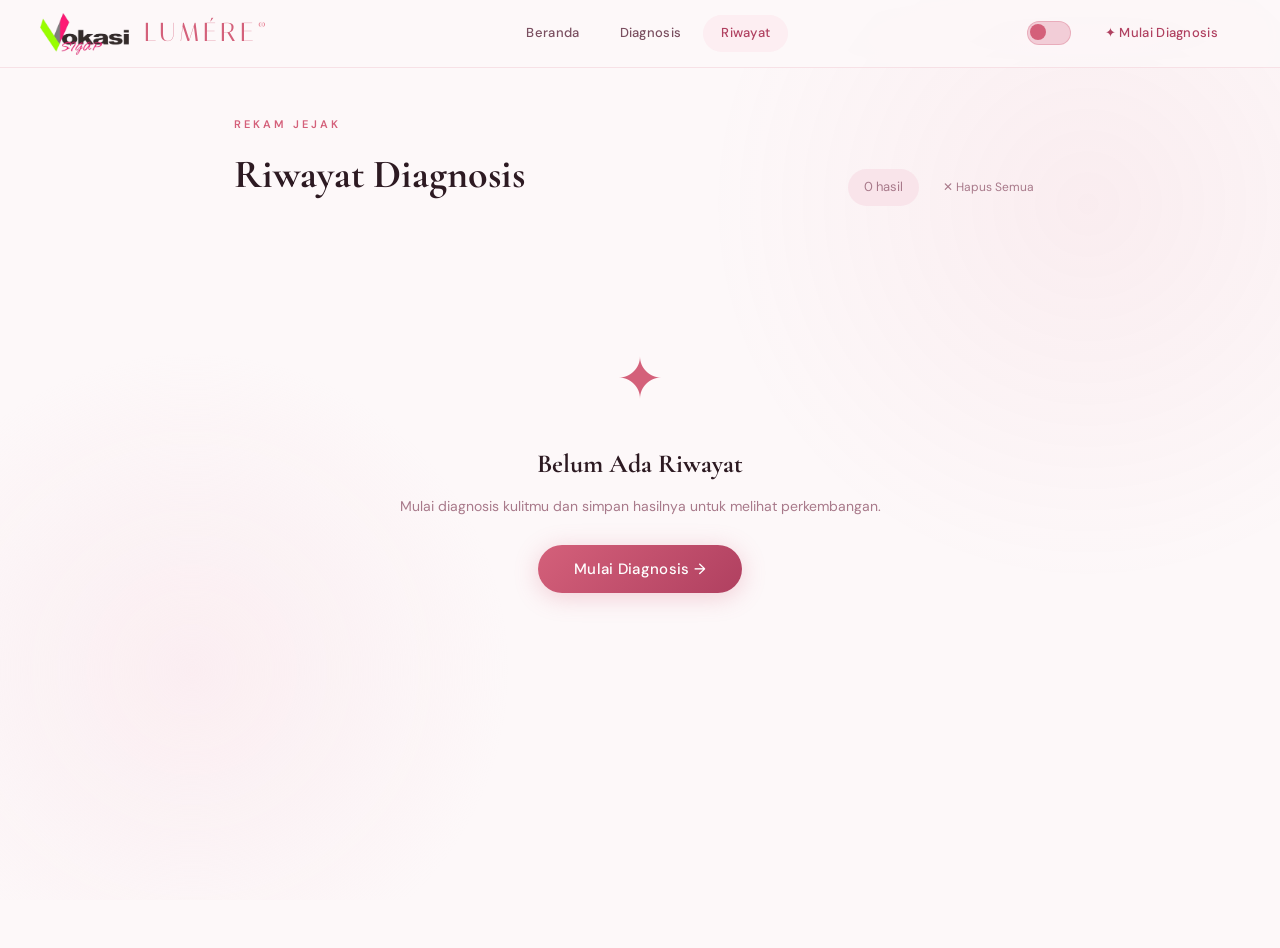
==== commit cd589497: "update logo vokasi" ====
--- a/history.html
+++ b/history.html
@@ -127,7 +127,9 @@
 <div class="bg-ornament" aria-hidden="true"></div>
 
 <nav class="nav">
-  <a class="nav-logo" onclick="navigateTo('index.html')">LUMÉRE<span>®</span></a>
+  <a class="nav-logo" onclick="navigateTo('index.html')">
+    <img src="logo_vokasi-removebg-preview.png" alt="Logo Vokasi SIGAP" class="logo-vokasi"/>LUMÉRE<span>®</span>
+  </a>
   <div class="nav-center">
     <span class="nav-link" onclick="navigateTo('index.html')">Beranda</span>
     <span class="nav-link" onclick="navigateTo('quiz.html')">Diagnosis</span>
--- a/style.css
+++ b/style.css
@@ -161,6 +161,22 @@
 }
 .nav-logo:hover { opacity: 0.75; }
 .nav-logo span { color: var(--rose-light); font-size: 13px; vertical-align: super; }
+
+.logo-vokasi {
+  height: 42px;
+  width: auto;
+  margin-right: 15px;
+  vertical-align: middle;
+  object-fit: contain;
+  background: transparent;
+}
+
+@media (max-width: 480px) {
+  .logo-vokasi {
+    height: 32px;
+    margin-right: 10px;
+  }
+}
 
 .nav-center { display: flex; gap: 4px; }
 .nav-link {
